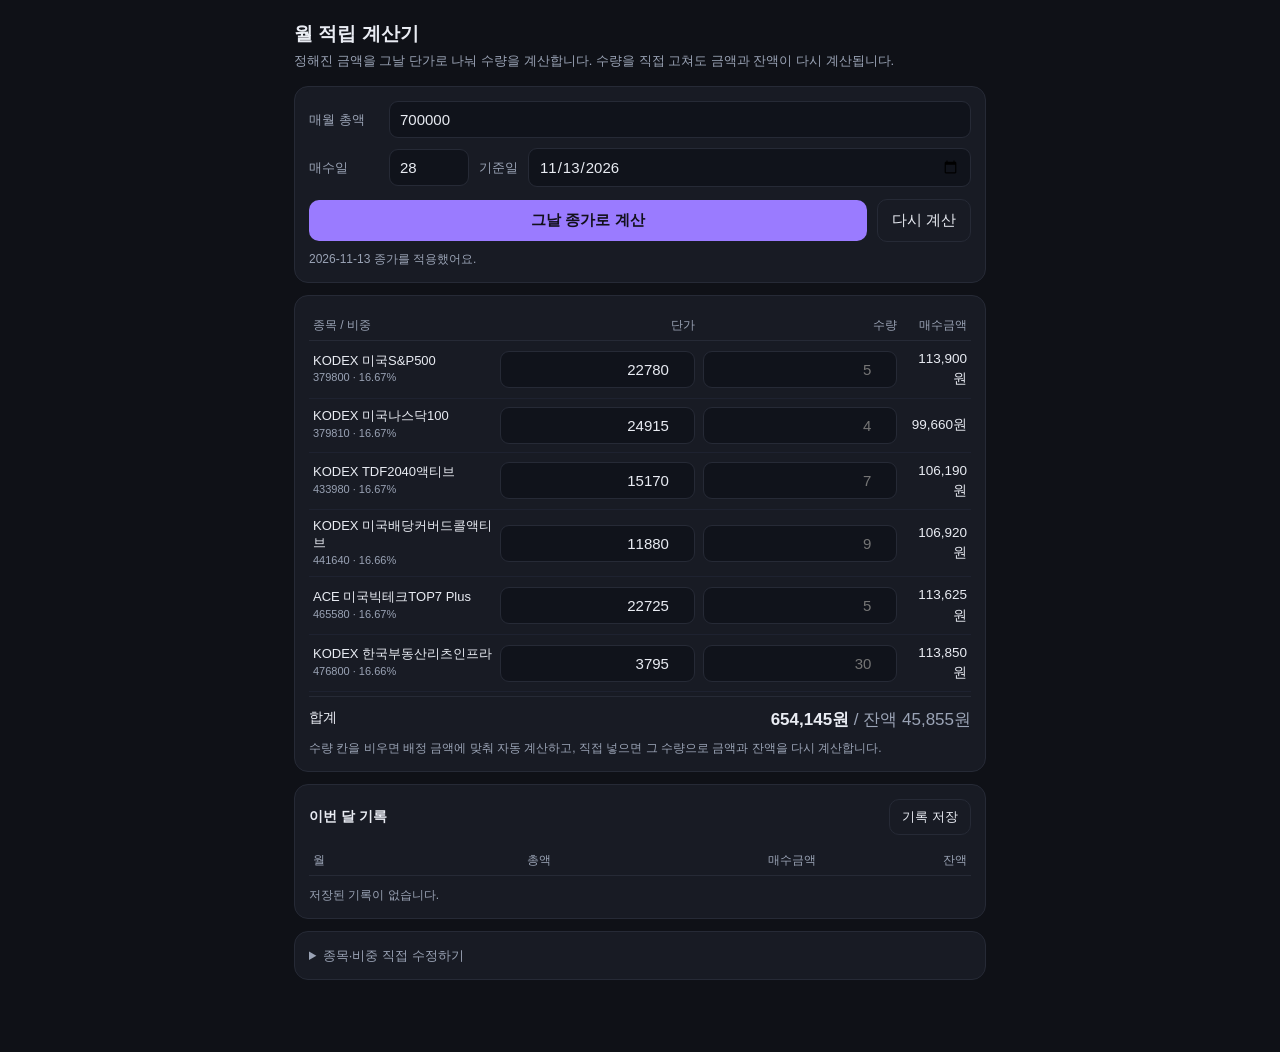
==== etf-calc/index.html @ a723dbff "Add monthly ETF calculator (etf-calc)" ====
<!DOCTYPE html>
<html lang="ko">
<head>
<meta charset="utf-8">
<meta name="viewport" content="width=device-width, initial-scale=1">
<title>월 적립 계산기</title>
<style>
  :root{
    --bg:#0f1117; --card:#181b24; --line:#262a36; --text:#e9ecf3;
    --muted:#9aa3b5; --accent:#9a7bff; --ok:#3ddc97; --warn:#ffb84d;
  }
  *{box-sizing:border-box}
  body{margin:0;background:var(--bg);color:var(--text);
    font-family:-apple-system,BlinkMacSystemFont,"Apple SD Gothic Neo","Malgun Gothic",sans-serif;
    font-size:15px;line-height:1.5;padding:16px 14px 60px;max-width:720px;margin:0 auto}
  h1{font-size:19px;margin:4px 0 2px}
  .sub{color:var(--muted);font-size:13px;margin-bottom:16px}
  .card{background:var(--card);border:1px solid var(--line);border-radius:14px;padding:14px;margin-bottom:12px}
  .row{display:flex;gap:10px;align-items:center;flex-wrap:wrap}
  .row+.row{margin-top:10px}
  label{color:var(--muted);font-size:13px;min-width:70px}
  input[type=number],input[type=text],input[type=date],input[type=month]{
    background:#10131b;color:var(--text);border:1px solid var(--line);border-radius:9px;
    padding:9px 10px;font-size:15px;width:100%;font-family:inherit}
  input:focus{outline:none;border-color:var(--accent)}
  button{background:var(--accent);color:#12101c;border:0;border-radius:10px;
    padding:11px 14px;font-size:15px;font-weight:700;font-family:inherit;cursor:pointer}
  button.ghost{background:transparent;color:var(--text);border:1px solid var(--line);font-weight:500}
  button:active{transform:scale(.99)}
  table{width:100%;border-collapse:collapse;font-size:13.5px}
  th{color:var(--muted);font-weight:500;text-align:right;padding:6px 4px;border-bottom:1px solid var(--line);font-size:12px}
  th:first-child,td:first-child{text-align:left}
  td{padding:8px 4px;border-bottom:1px solid #1e2230;text-align:right;vertical-align:middle}
  .name{font-size:13px;line-height:1.3}
  .code{color:var(--muted);font-size:11px}
  .num{font-variant-numeric:tabular-nums}
  .cell{width:92px;text-align:right;padding:6px 8px;font-size:13.5px}
  .foot{color:var(--muted);font-size:12px;margin-top:10px}
  .total{display:flex;justify-content:space-between;font-size:14px;padding-top:10px;margin-top:4px;border-top:1px solid var(--line)}
  .total b{font-size:17px}
  .err{color:var(--warn);font-size:12.5px;margin-top:8px}
  details summary{cursor:pointer;color:var(--muted);font-size:13px}
  .hint{color:var(--muted);font-size:12px;margin-top:6px}
</style>
</head>
<body>

<h1>월 적립 계산기</h1>
<div class="sub">정해진 금액을 그날 단가로 나눠 수량을 계산합니다. 수량을 직접 고쳐도 금액과 잔액이 다시 계산됩니다.</div>

<div class="card">
  <div class="row">
    <label>매월 총액</label>
    <input type="number" id="totalAmount" value="700000" step="10000" style="flex:1">
  </div>
  <div class="row">
    <label>매수일</label>
    <input type="number" id="buyDay" value="28" min="1" max="31" style="width:80px">
    <label style="min-width:auto">기준일</label>
    <input type="date" id="priceDate" style="flex:1">
  </div>
  <div class="row" style="margin-top:12px">
    <button id="refreshBtn" style="flex:1">그날 종가로 계산</button>
    <button class="ghost" id="calcBtn">다시 계산</button>
  </div>
  <div class="err" id="err"></div>
  <div class="hint" id="status"></div>
</div>

<div class="card">
  <table>
    <thead>
      <tr>
        <th>종목 / 비중</th>
        <th>단가</th>
        <th>수량</th>
        <th>매수금액</th>
      </tr>
    </thead>
    <tbody id="tbody"></tbody>
  </table>
  <div class="total"><span>합계</span><b id="sumLine">-</b></div>
  <div class="hint" id="basis">-</div>
</div>

<div class="card">
  <div class="row" style="justify-content:space-between">
    <b style="font-size:14px">이번 달 기록</b>
    <button class="ghost" id="saveBtn" style="padding:8px 12px;font-size:13px">기록 저장</button>
  </div>
  <table style="margin-top:10px">
    <thead><tr><th>월</th><th>총액</th><th>매수금액</th><th>잔액</th></tr></thead>
    <tbody id="histBody"></tbody>
  </table>
  <div class="foot" id="histFoot"></div>
</div>

<details class="card">
  <summary>종목·비중 직접 수정하기</summary>
  <div id="editArea" style="margin-top:12px"></div>
  <div class="row" style="margin-top:10px">
    <button class="ghost" id="addBtn" style="flex:1;font-size:13px;padding:9px">종목 추가</button>
    <button class="ghost" id="resetBtn" style="flex:1;font-size:13px;padding:9px">기본값 복원</button>
  </div>
</details>

<script>
const DEFAULT_ETFS = [
  {name:"KODEX 미국S&P500",           code:"379800", weight:16.67},
  {name:"KODEX 미국나스닥100",         code:"379810", weight:16.67},
  {name:"KODEX TDF2040액티브",         code:"433980", weight:16.67},
  {name:"KODEX 미국배당커버드콜액티브", code:"441640", weight:16.66},
  {name:"ACE 미국빅테크TOP7 Plus",     code:"465580", weight:16.67},
  {name:"KODEX 한국부동산리츠인프라",   code:"476800", weight:16.66}
];

const LS_KEY = "monthly-etf-calc-v2";
const LS_HIST = "monthly-etf-hist-v2";

let etfs, prices, qtys, history;
let market = {days:[], series:{}};   // prices.json

function loadState(){
  let s = null;
  try{ s = JSON.parse(localStorage.getItem(LS_KEY) || "null"); }catch(e){}
  etfs = (s && s.etfs) ? s.etfs : DEFAULT_ETFS.map(x=>({...x}));
  prices = (s && s.prices) || {};
  qtys   = (s && s.qtys)   || {};
  history = JSON.parse(localStorage.getItem(LS_HIST) || "[]");
}
function save(){
  localStorage.setItem(LS_KEY, JSON.stringify({etfs, prices, qtys}));
}
function won(n){
  return (Math.round(n)).toLocaleString("ko-KR") + "원";
}
function monthKey(){
  const v = document.getElementById("targetMonth") ? document.getElementById("targetMonth").value : "";
  if(v) return v;
  const d = new Date();
  return d.getFullYear() + "-" + String(d.getMonth()+1).padStart(2,"0");
}

/* 기준일 이하의 가장 가까운 종가 */
function closeOnOrBefore(code, day){
  const s = market.series[code];
  if(!s || !market.days.length) return {price:0, day:""};
  let idx = -1;
  for(let i=0;i<market.days.length;i++){
    if(market.days[i] <= day) idx = i; else break;
  }
  for(let i=idx;i>=0;i--){
    const v = s[i];
    if(v) return {price:v, day:market.days[i]};
  }
  return {price:0, day:""};
}

function applyDate(){
  const day = document.getElementById("priceDate").value;
  if(!day || !market.days.length) return;
  const used = [];
  etfs.forEach(e=>{
    const r = closeOnOrBefore(e.code, day);
    if(r.price>0){ prices[e.code] = r.price; used.push(r.day); }
  });
  save();
  const newest = used.sort().pop() || "";
  const st = document.getElementById("status");
  st.textContent = newest ? (newest + " 종가를 적용했어요.") : "";
  render();
}

function render(){
  const tb = document.getElementById("tbody");
  tb.innerHTML = "";
  etfs.forEach((e,i)=>{
    const tr = document.createElement("tr");
    tr.innerHTML = `
      <td><div class="name">${e.name}</div><div class="code">${e.code} · ${e.weight}%</div></td>
      <td><input class="cell" type="number" data-price="${i}" value="${prices[e.code]||""}" placeholder="단가"></td>
      <td><input class="cell" type="number" data-qty="${i}" value="${qtys[e.code]??""}" placeholder="-"></td>
      <td class="num" id="amt-${i}">-</td>`;
    tb.appendChild(tr);
  });
  tb.querySelectorAll("input[data-price]").forEach(inp=>{
    inp.addEventListener("input", ()=>{
      const i = Number(inp.dataset.price);
      const v = Number(inp.value.replace(/[^0-9.]/g,""));
      if(v>0) prices[etfs[i].code] = v; else delete prices[etfs[i].code];
      save(); compute();
    });
  });
  tb.querySelectorAll("input[data-qty]").forEach(inp=>{
    inp.addEventListener("input", ()=>{
      const i = Number(inp.dataset.qty);
      const raw = inp.value.replace(/[^0-9]/g,"");
      if(raw === "") delete qtys[etfs[i].code];
      else qtys[etfs[i].code] = Number(raw);
      save(); compute();
    });
  });
  renderEdit();
  compute();
  renderHist();
}

function renderEdit(){
  const area = document.getElementById("editArea");
  area.innerHTML = "";
  etfs.forEach((e,i)=>{
    const d = document.createElement("div");
    d.className = "row";
    d.innerHTML = `
      <input type="text" data-name="${i}" value="${e.name}" style="flex:2;font-size:13.5px;padding:8px">
      <input type="text" data-code="${i}" value="${e.code}" style="width:86px;font-size:13.5px;padding:8px">
      <input type="number" data-weight="${i}" value="${e.weight}" step="0.01" style="width:70px;font-size:13.5px;padding:8px">
      <button class="ghost" data-del="${i}" style="padding:8px 10px;font-size:13px">×</button>`;
    area.appendChild(d);
  });
  area.querySelectorAll("[data-name]").forEach(inp=>inp.addEventListener("input",()=>{
    etfs[Number(inp.dataset.name)].name = inp.value; save(); compute();
  }));
  area.querySelectorAll("[data-code]").forEach(inp=>inp.addEventListener("input",()=>{
    etfs[Number(inp.dataset.code)].code = inp.value.trim(); save(); compute();
  }));
  area.querySelectorAll("[data-weight]").forEach(inp=>inp.addEventListener("input",()=>{
    etfs[Number(inp.dataset.weight)].weight = Number(inp.value)||0; save(); render();
  }));
  area.querySelectorAll("[data-del]").forEach(b=>b.addEventListener("click",()=>{
    etfs.splice(Number(b.dataset.del),1); save(); render();
  }));
}

function compute(){
  const total = Number(document.getElementById("totalAmount").value)||0;
  const sumW = etfs.reduce((a,e)=>a+Number(e.weight||0),0);
  let bought = 0, allocated = 0, missing = [];
  etfs.forEach((e,i)=>{
    const alloc = sumW>0 ? total * (Number(e.weight||0)/sumW) : 0;
    allocated += alloc;
    const p = Number(prices[e.code]||0);
    if(!p) missing.push(e.code);
    let qty;
    const ov = qtys[e.code];
    if(ov != null) qty = Number(ov);
    else qty = p>0 ? Math.floor(alloc/p) : 0;
    const cost = p>0 ? qty*p : 0;
    bought += cost;
    const amtEl = document.getElementById("amt-"+i);
    const qtyEl = document.querySelector(`input[data-qty="${i}"]`);
    if(amtEl) amtEl.textContent = p>0 ? won(cost) : "-";
    if(qtyEl && qtyEl.value === "" && p>0) qtyEl.placeholder = String(qty);
  });
  const left = total - bought;
  document.getElementById("sumLine").innerHTML =
    `${won(bought)} <span style="color:var(--muted);font-weight:400">/ 잔액 ${won(left)}</span>`;
  const basis = document.getElementById("basis");
  if(missing.length){
    basis.textContent = "단가가 없는 종목: " + missing.join(", ") + " — 단가를 직접 입력해 주세요.";
  }else{
    basis.textContent = "수량 칸을 비우면 배정 금액에 맞춰 자동 계산하고, 직접 넣으면 그 수량으로 금액과 잔액을 다시 계산합니다.";
  }
  return {total, bought, left, allocated};
}

function renderHist(){
  const tb = document.getElementById("histBody");
  tb.innerHTML = "";
  if(!history.length){
    document.getElementById("histFoot").textContent = "저장된 기록이 없습니다.";
    return;
  }
  history.slice().sort((a,b)=> b.month.localeCompare(a.month)).forEach(h=>{
    const tr = document.createElement("tr");
    tr.innerHTML = `<td>${h.month}</td><td class="num">${won(h.total)}</td><td class="num">${won(h.bought)}</td><td class="num">${won(h.left)}</td>`;
    tb.appendChild(tr);
  });
  document.getElementById("histFoot").textContent = "기록은 이 브라우저에만 저장됩니다.";
}

async function loadMarket(){
  try{
    const r = await fetch("prices.json", {cache:"no-store"});
    if(!r.ok) throw new Error("no data");
    market = await r.json();
    const last = market.days[market.days.length-1] || "";
    const dEl = document.getElementById("priceDate");
    if(!dEl.value){ dEl.value = last; }
    else if(dEl.value > last){ dEl.value = last; }
    applyDate();
    document.getElementById("err").textContent = "";
  }catch(e){
    document.getElementById("status").textContent = "";
    document.getElementById("err").textContent = "종가 데이터를 불러오지 못했어요. 단가를 직접 입력해 주세요.";
    render();
  }
}

document.getElementById("refreshBtn").addEventListener("click", applyDate);
document.getElementById("calcBtn").addEventListener("click", compute);
document.getElementById("totalAmount").addEventListener("input", compute);
document.getElementById("priceDate").addEventListener("change", applyDate);
document.getElementById("saveBtn").addEventListener("click", ()=>{
  const r = compute();
  const month = monthKey();
  history = history.filter(h=>h.month!==month);
  history.push({month, total:r.total, bought:r.bought, left:r.left,
    items: etfs.map(e=>({name:e.name, code:e.code, price:prices[e.code]||0, qty:qtys[e.code]??null}))});
  localStorage.setItem(LS_HIST, JSON.stringify(history));
  renderHist();
});
document.getElementById("addBtn").addEventListener("click", ()=>{
  etfs.push({name:"새 종목", code:"", weight:0}); save(); render();
});
document.getElementById("resetBtn").addEventListener("click", ()=>{
  if(!confirm("종목 목록을 기본값으로 되돌릴까요?")) return;
  etfs = DEFAULT_ETFS.map(x=>({...x})); prices = {}; qtys = {}; save(); render();
});

(function init(){
  loadState();
  const d = new Date();
  const iso = d.getFullYear()+"-"+String(d.getMonth()+1).padStart(2,"0")+"-"+String(d.getDate()).padStart(2,"0");
  document.getElementById("priceDate").value = iso;
  render();
  loadMarket();
})();
</script>
</body>
</html>
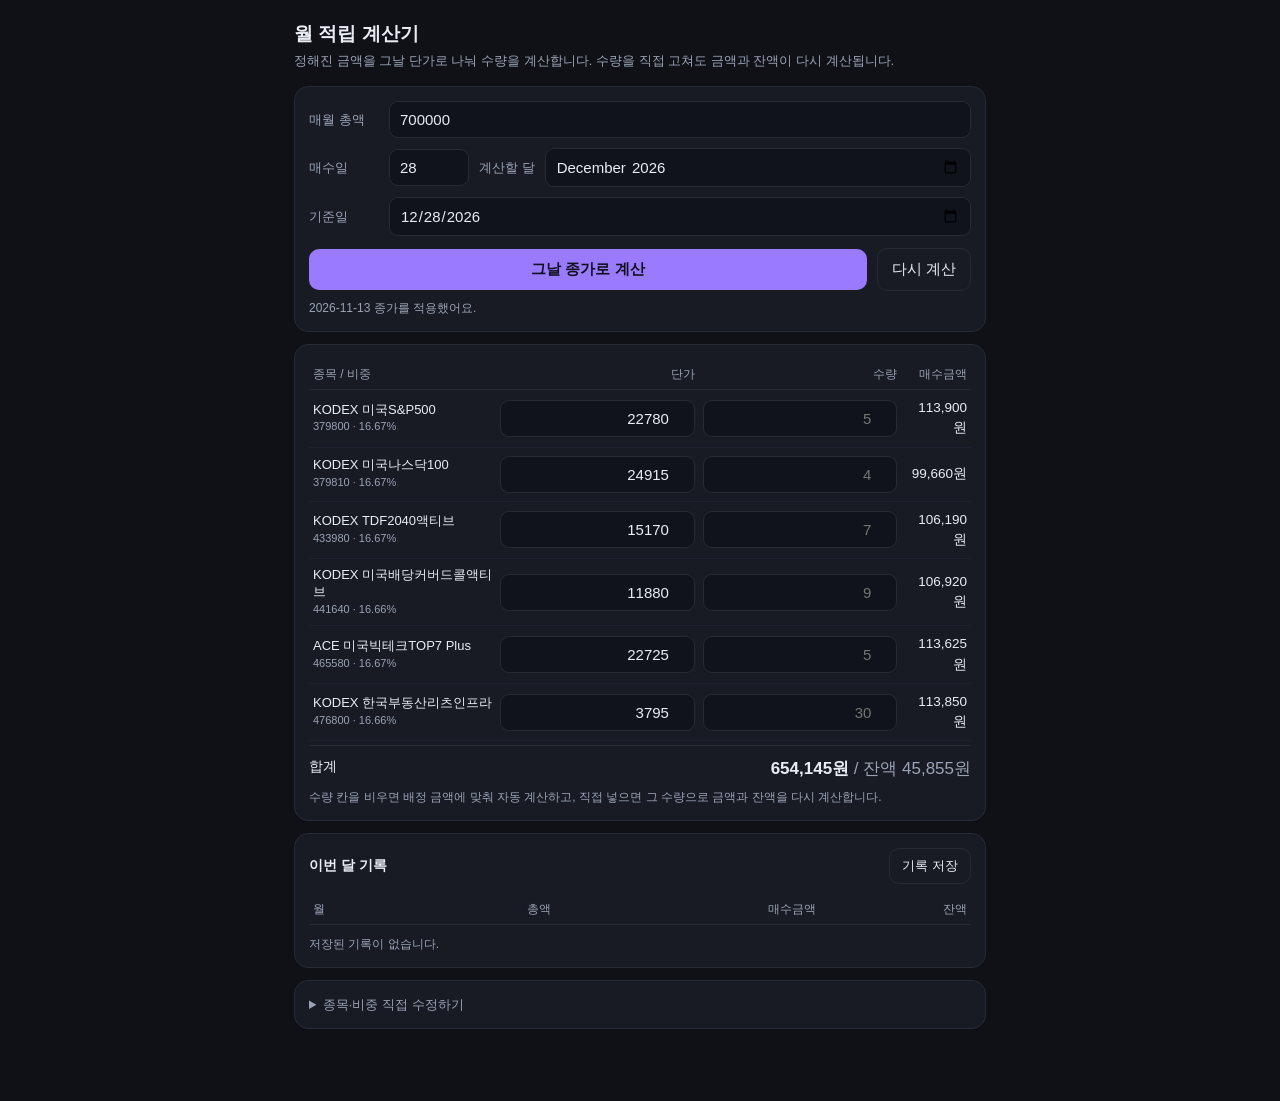
==== commit b04b7261: "etf-calc: buy-day based date picker + mobile cell fix" ====
--- a/etf-calc/index.html
+++ b/etf-calc/index.html
@@ -41,6 +41,14 @@
   .err{color:var(--warn);font-size:12.5px;margin-top:8px}
   details summary{cursor:pointer;color:var(--muted);font-size:13px}
   .hint{color:var(--muted);font-size:12px;margin-top:6px}
+  /* 좁은 화면(스마트폰)에서 단가 5자리가 잘리지 않도록 */
+  @media (max-width:430px){
+    body{padding:12px 10px 48px}
+    .card{padding:10px}
+    th,td{padding:7px 2px}
+    .cell{width:84px;padding:6px 4px;font-size:13px}
+    .name{font-size:12.5px}
+  }
 </style>
 </head>
 <body>
@@ -56,7 +64,11 @@
   <div class="row">
     <label>매수일</label>
     <input type="number" id="buyDay" value="28" min="1" max="31" style="width:80px">
-    <label style="min-width:auto">기준일</label>
+    <label style="min-width:auto">계산할 달</label>
+    <input type="month" id="targetMonth" style="flex:1">
+  </div>
+  <div class="row">
+    <label>기준일</label>
     <input type="date" id="priceDate" style="flex:1">
   </div>
   <div class="row" style="margin-top:12px">
@@ -286,8 +298,7 @@
     market = await r.json();
     const last = market.days[market.days.length-1] || "";
     const dEl = document.getElementById("priceDate");
-    if(!dEl.value){ dEl.value = last; }
-    else if(dEl.value > last){ dEl.value = last; }
+    if(!dEl.value) dEl.value = buyDateFor(0);
     applyDate();
     document.getElementById("err").textContent = "";
   }catch(e){
@@ -297,6 +308,37 @@
   }
 }
 
+function buyDateFor(monthOffset){
+  const mv = document.getElementById("targetMonth").value;
+  let y, m;
+  if(mv){
+    y = Number(mv.slice(0,4)); m = Number(mv.slice(5,7));
+  }else{
+    const d = new Date();
+    d.setDate(1);
+    d.setMonth(d.getMonth() + (monthOffset||0));
+    y = d.getFullYear(); m = d.getMonth()+1;
+  }
+  let day = Number(document.getElementById("buyDay").value)||28;
+  const lastDay = new Date(y, m, 0).getDate();
+  if(day > lastDay) day = lastDay;
+  return y + "-" + String(m).padStart(2,"0") + "-" + String(day).padStart(2,"0");
+}
+
+function setBasisToBuyDay(){
+  const el = document.getElementById("priceDate");
+  const target = buyDateFor(0);
+  el.value = target;
+  if(market.days.length){
+    const last = market.days[market.days.length-1];
+    if(target > last) el.value = last;   // 아직 오지 않은 날짜면 최근 거래일
+  }
+  applyDate();
+}
+
+document.getElementById("buyDay").addEventListener("change", setBasisToBuyDay);
+document.getElementById("buyDay").addEventListener("input", setBasisToBuyDay);
+document.getElementById("targetMonth").addEventListener("change", setBasisToBuyDay);
 document.getElementById("refreshBtn").addEventListener("click", applyDate);
 document.getElementById("calcBtn").addEventListener("click", compute);
 document.getElementById("totalAmount").addEventListener("input", compute);
@@ -321,8 +363,8 @@
 (function init(){
   loadState();
   const d = new Date();
-  const iso = d.getFullYear()+"-"+String(d.getMonth()+1).padStart(2,"0")+"-"+String(d.getDate()).padStart(2,"0");
-  document.getElementById("priceDate").value = iso;
+  document.getElementById("targetMonth").value = d.getFullYear()+"-"+String(d.getMonth()+1).padStart(2,"0");
+  document.getElementById("priceDate").value = buyDateFor(0);
   render();
   loadMarket();
 })();
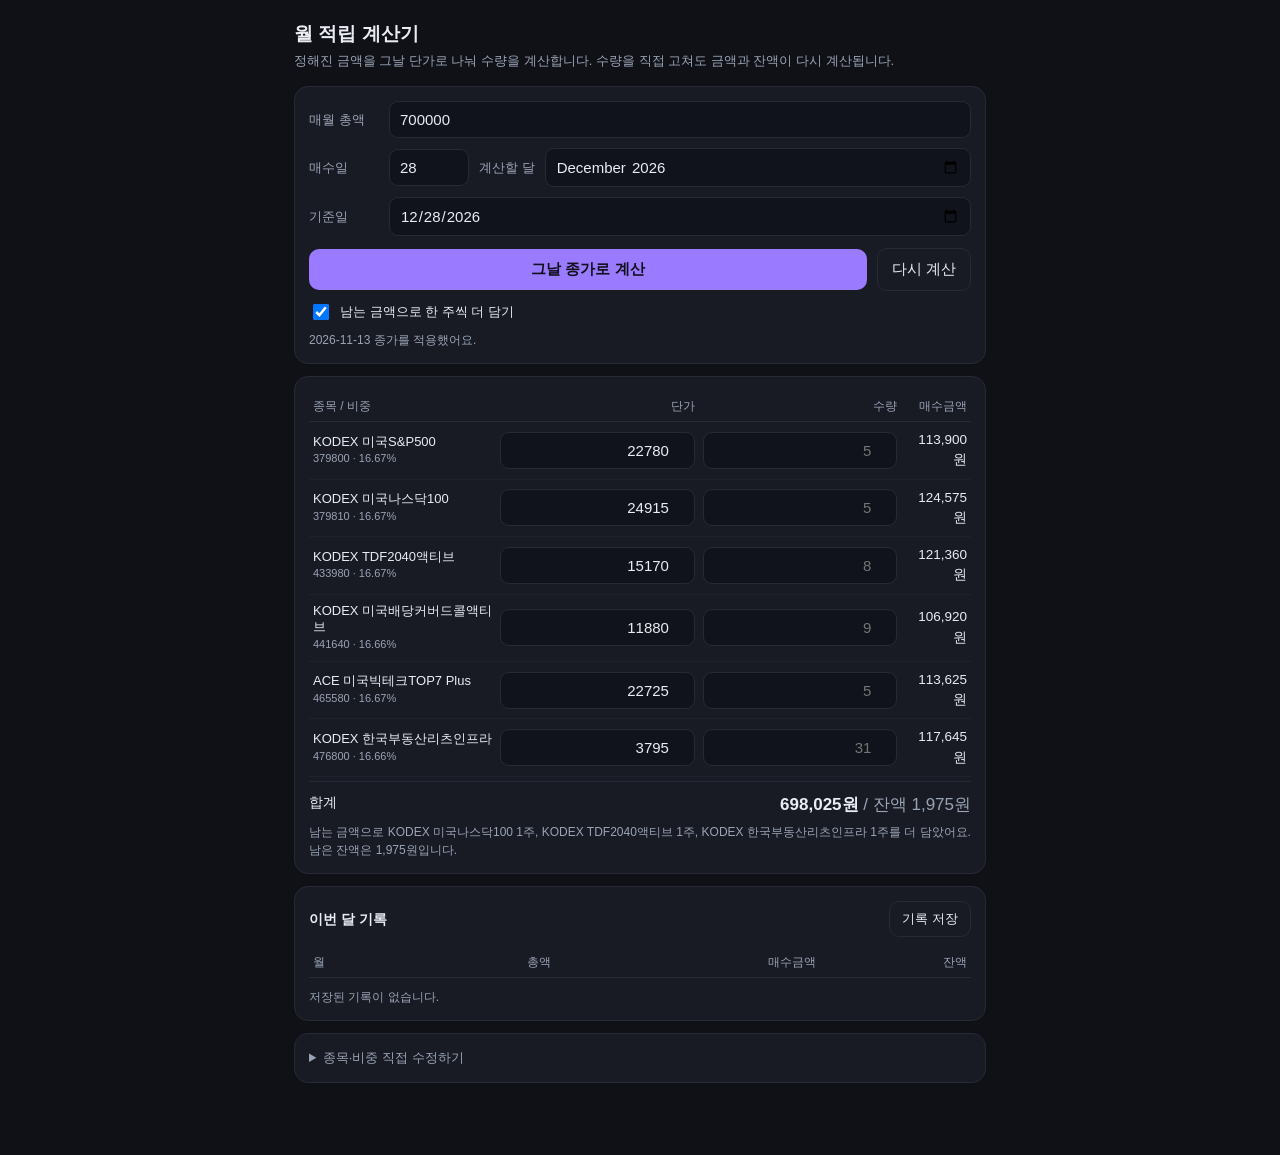
==== commit d218d16d: "etf-calc: leftover top-up buy" ====
--- a/etf-calc/index.html
+++ b/etf-calc/index.html
@@ -75,6 +75,12 @@
     <button id="refreshBtn" style="flex:1">그날 종가로 계산</button>
     <button class="ghost" id="calcBtn">다시 계산</button>
   </div>
+  <div class="row" style="margin-top:10px">
+    <label style="min-width:auto;display:flex;gap:8px;align-items:center;font-size:13px;color:var(--text)">
+      <input type="checkbox" id="topupChk" checked style="width:16px;height:16px">
+      남는 금액으로 한 주씩 더 담기
+    </label>
+  </div>
   <div class="err" id="err"></div>
   <div class="hint" id="status"></div>
 </div>
@@ -244,32 +250,67 @@
   }));
 }
 
+let lastQtys = [];   // 화면에 실제 적용된 수량(기록 저장에 사용)
+
 function compute(){
   const total = Number(document.getElementById("totalAmount").value)||0;
   const sumW = etfs.reduce((a,e)=>a+Number(e.weight||0),0);
-  let bought = 0, allocated = 0, missing = [];
+  const rows = [];
+  let bought = 0, allocated = 0;
+  const missing = [];
+
   etfs.forEach((e,i)=>{
     const alloc = sumW>0 ? total * (Number(e.weight||0)/sumW) : 0;
     allocated += alloc;
     const p = Number(prices[e.code]||0);
     if(!p) missing.push(e.code);
-    let qty;
     const ov = qtys[e.code];
-    if(ov != null) qty = Number(ov);
-    else qty = p>0 ? Math.floor(alloc/p) : 0;
-    const cost = p>0 ? qty*p : 0;
-    bought += cost;
-    const amtEl = document.getElementById("amt-"+i);
-    const qtyEl = document.querySelector(`input[data-qty="${i}"]`);
-    if(amtEl) amtEl.textContent = p>0 ? won(cost) : "-";
-    if(qtyEl && qtyEl.value === "" && p>0) qtyEl.placeholder = String(qty);
-  });
-  const left = total - bought;
+    const manual = ov != null;
+    let qty = manual ? Number(ov) : (p>0 ? Math.floor(alloc/p) : 0);
+    rows.push({i, e, p, alloc, qty, manual, extra:0});
+    bought += p>0 ? qty*p : 0;
+  });
+
+  // 남는 금액으로 살 수 있는 것 중 가장 비싼(=잔액에 가장 가까운) 종목을 한 주씩 반복 매수
+  let left = total - bought;
+  const used = [];
+  const topupOn = document.getElementById("topupChk") ? document.getElementById("topupChk").checked : true;
+  if(topupOn){
+    let guard = 0;
+    while(guard++ < 500){
+      let pick = null;
+      rows.forEach(r=>{
+        if(r.p>0 && r.p<=left && (!pick || r.p>pick.p)) pick = r;
+      });
+      if(!pick) break;
+      pick.qty += 1; pick.extra += 1; left -= pick.p;
+      const hit = used.find(u=>u.e===pick.e);
+      if(hit) hit.n += 1; else used.push({e: pick.e, n: 1, p: pick.p});
+    }
+    bought = total - left;
+  }
+
+  lastQtys = [];
+  rows.forEach(r=>{
+    const cost = r.p>0 ? r.qty*r.p : 0;
+    lastQtys[r.i] = r.qty;
+    const amtEl = document.getElementById("amt-"+r.i);
+    const qtyEl = document.querySelector(`input[data-qty="${r.i}"]`);
+    if(amtEl) amtEl.textContent = r.p>0 ? won(cost) : "-";
+    if(qtyEl){
+      if(qtyEl.value === "") qtyEl.placeholder = r.p>0 ? String(r.qty) : "-";
+    }
+  });
+
   document.getElementById("sumLine").innerHTML =
     `${won(bought)} <span style="color:var(--muted);font-weight:400">/ 잔액 ${won(left)}</span>`;
+
   const basis = document.getElementById("basis");
   if(missing.length){
     basis.textContent = "단가가 없는 종목: " + missing.join(", ") + " — 단가를 직접 입력해 주세요.";
+  }else if(used.length){
+    const note = used.map(u=>u.e.name + " " + u.n + "주").join(", ");
+    basis.textContent = "남는 금액으로 " + note + "를 더 담았어요. 남은 잔액은 " + won(left) + "입니다.";
   }else{
     basis.textContent = "수량 칸을 비우면 배정 금액에 맞춰 자동 계산하고, 직접 넣으면 그 수량으로 금액과 잔액을 다시 계산합니다.";
   }
@@ -342,13 +383,14 @@
 document.getElementById("refreshBtn").addEventListener("click", applyDate);
 document.getElementById("calcBtn").addEventListener("click", compute);
 document.getElementById("totalAmount").addEventListener("input", compute);
+document.getElementById("topupChk").addEventListener("change", compute);
 document.getElementById("priceDate").addEventListener("change", applyDate);
 document.getElementById("saveBtn").addEventListener("click", ()=>{
   const r = compute();
   const month = monthKey();
   history = history.filter(h=>h.month!==month);
   history.push({month, total:r.total, bought:r.bought, left:r.left,
-    items: etfs.map(e=>({name:e.name, code:e.code, price:prices[e.code]||0, qty:qtys[e.code]??null}))});
+    items: etfs.map((e,i)=>({name:e.name, code:e.code, price:prices[e.code]||0, qty:lastQtys[i]??null}))});
   localStorage.setItem(LS_HIST, JSON.stringify(history));
   renderHist();
 });
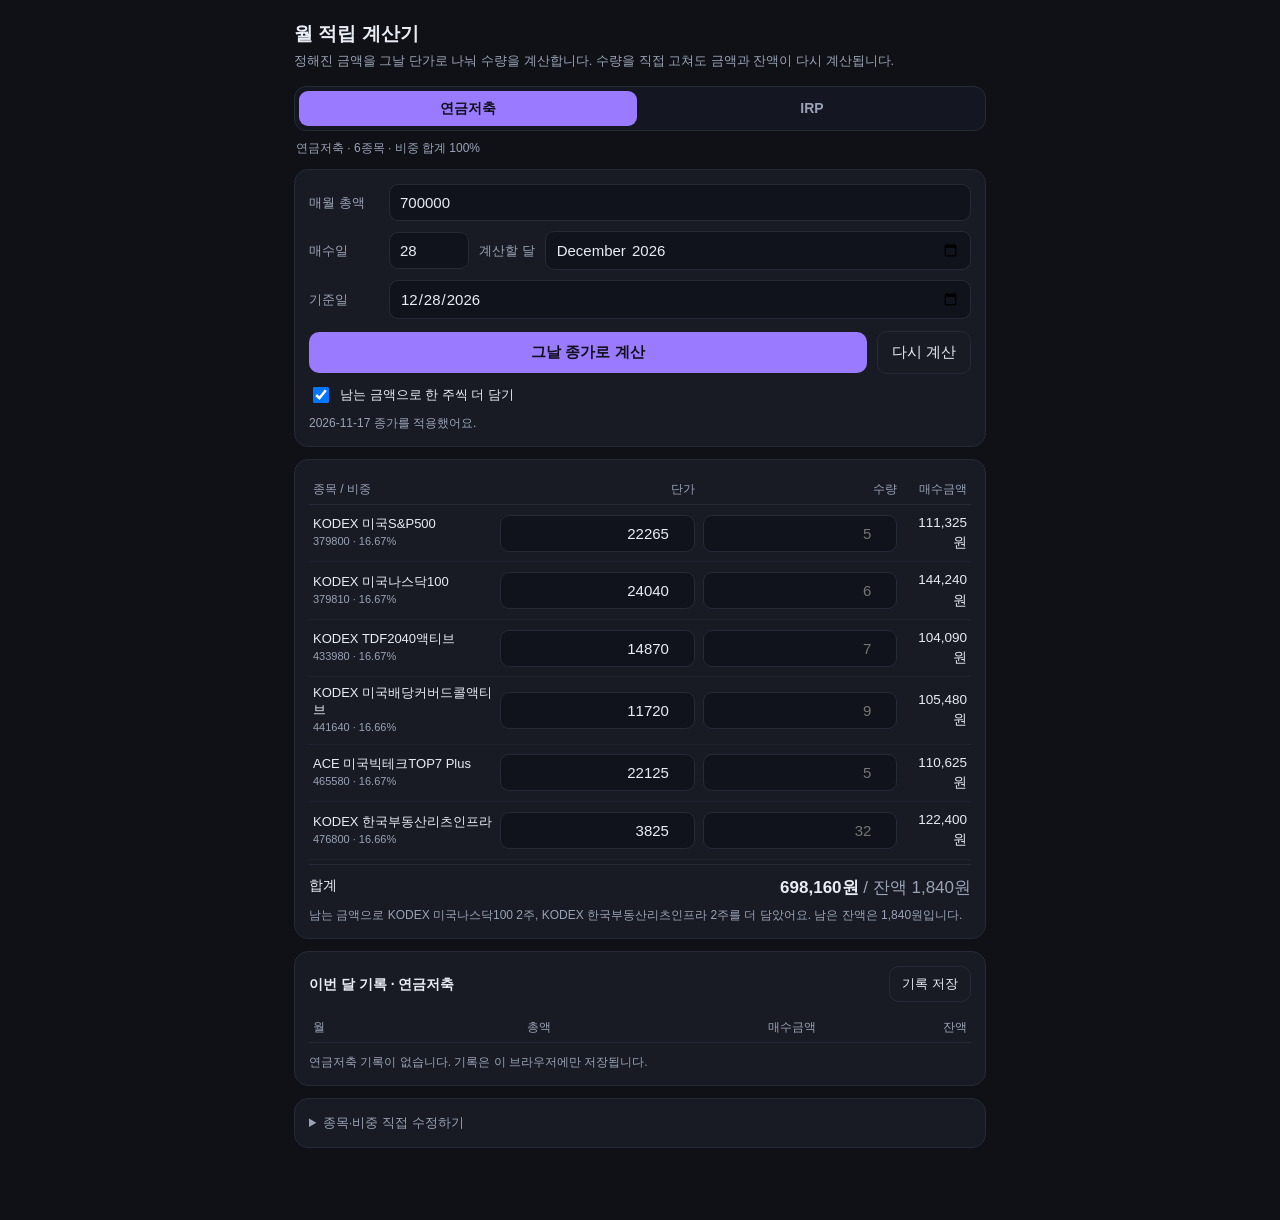
==== commit 2cf9fe01: "etf-calc: 연금저축/IRP 계좌 전환 탭 추가 (IRP 4종목 비중)" ====
--- a/etf-calc/index.html
+++ b/etf-calc/index.html
@@ -41,6 +41,14 @@
   .err{color:var(--warn);font-size:12.5px;margin-top:8px}
   details summary{cursor:pointer;color:var(--muted);font-size:13px}
   .hint{color:var(--muted);font-size:12px;margin-top:6px}
+  /* 계좌 전환 탭 */
+  .tabs{display:flex;gap:6px;background:#141722;border:1px solid var(--line);
+    border-radius:12px;padding:4px;margin-bottom:8px}
+  .tab{flex:1;background:transparent;color:var(--muted);border:0;border-radius:9px;
+    padding:9px 8px;font-size:14px;font-weight:600;font-family:inherit;cursor:pointer;
+    white-space:nowrap;line-height:1.2}
+  .tab.active{background:var(--accent);color:#12101c}
+  .tab:active{transform:none}
   /* 좁은 화면(스마트폰)에서 단가 5자리가 잘리지 않도록 */
   @media (max-width:430px){
     body{padding:12px 10px 48px}
@@ -48,6 +56,7 @@
     th,td{padding:7px 2px}
     .cell{width:84px;padding:6px 4px;font-size:13px}
     .name{font-size:12.5px}
+    .tab{font-size:13.5px;padding:9px 6px}
   }
 </style>
 </head>
@@ -55,6 +64,12 @@
 
 <h1>월 적립 계산기</h1>
 <div class="sub">정해진 금액을 그날 단가로 나눠 수량을 계산합니다. 수량을 직접 고쳐도 금액과 잔액이 다시 계산됩니다.</div>
+
+<div class="tabs" role="tablist" aria-label="계좌 선택">
+  <button class="tab active" role="tab" aria-selected="true" data-acc="pension">연금저축</button>
+  <button class="tab" role="tab" aria-selected="false" data-acc="irp">IRP</button>
+</div>
+<div class="hint" id="accNote" style="margin:0 0 12px 2px"></div>
 
 <div class="card">
   <div class="row">
@@ -103,7 +118,7 @@
 
 <div class="card">
   <div class="row" style="justify-content:space-between">
-    <b style="font-size:14px">이번 달 기록</b>
+    <b style="font-size:14px" id="histTitle">이번 달 기록</b>
     <button class="ghost" id="saveBtn" style="padding:8px 12px;font-size:13px">기록 저장</button>
   </div>
   <table style="margin-top:10px">
@@ -123,7 +138,7 @@
 </details>
 
 <script>
-const DEFAULT_ETFS = [
+const DEFAULT_PENSION = [
   {name:"KODEX 미국S&P500",           code:"379800", weight:16.67},
   {name:"KODEX 미국나스닥100",         code:"379810", weight:16.67},
   {name:"KODEX TDF2040액티브",         code:"433980", weight:16.67},
@@ -132,23 +147,85 @@
   {name:"KODEX 한국부동산리츠인프라",   code:"476800", weight:16.66}
 ];
 
-const LS_KEY = "monthly-etf-calc-v2";
-const LS_HIST = "monthly-etf-hist-v2";
-
-let etfs, prices, qtys, history;
-let market = {days:[], series:{}};   // prices.json
+const DEFAULT_IRP = [
+  {name:"KODEX 미국S&P500",           code:"379800", weight:50},
+  {name:"KODEX 미국나스닥100",         code:"379810", weight:20},
+  {name:"KODEX 미국배당커버드콜액티브", code:"441640", weight:15},
+  {name:"KODEX TDF2040액티브",         code:"433980", weight:15}
+];
+
+const DEFAULT_BY_ACCOUNT = {pension: DEFAULT_PENSION, irp: DEFAULT_IRP};
+const ACCOUNT_LABEL = {pension:"연금저축", irp:"IRP"};
+const ACCOUNT_ORDER = ["pension", "irp"];
+
+const LS_KEY = "monthly-etf-calc-v3";      // 두 계좌 통합 저장
+const LEGACY_KEY = "monthly-etf-calc-v2";  // 이전 버전(연금저축 단일)
+const LEGACY_HIST = "monthly-etf-hist-v2";
+
+let data;                                  // {active, accounts:{pension:{etfs,prices,qtys,history}, irp:{...}}}
+let etfs, prices, qtys, history;           // 현재 보고 있는 계좌의 값(참조)
+let market = {days:[], series:{}};         // prices.json
+
+function blankAccount(kind){
+  return {
+    etfs: (DEFAULT_BY_ACCOUNT[kind] || []).map(x=>({...x})),
+    prices: {}, qtys: {}, history: []
+  };
+}
+function normalizeAccount(a, kind){
+  const d = blankAccount(kind);
+  if(!a || typeof a !== "object") return d;
+  if(Array.isArray(a.etfs) && a.etfs.length){
+    d.etfs = a.etfs.map(x=>({name:String(x.name||""), code:String(x.code||""), weight:Number(x.weight)||0}));
+  }
+  if(a.prices && typeof a.prices === "object") d.prices = {...a.prices};
+  if(a.qtys && typeof a.qtys === "object") d.qtys = {...a.qtys};
+  if(Array.isArray(a.history)) d.history = a.history;
+  return d;
+}
 
 function loadState(){
   let s = null;
   try{ s = JSON.parse(localStorage.getItem(LS_KEY) || "null"); }catch(e){}
-  etfs = (s && s.etfs) ? s.etfs : DEFAULT_ETFS.map(x=>({...x}));
-  prices = (s && s.prices) || {};
-  qtys   = (s && s.qtys)   || {};
-  history = JSON.parse(localStorage.getItem(LS_HIST) || "[]");
-}
+  if(s && s.accounts){
+    data = {
+      active: s.active === "irp" ? "irp" : "pension",
+      accounts: {
+        pension: normalizeAccount(s.accounts.pension, "pension"),
+        irp: normalizeAccount(s.accounts.irp, "irp")
+      }
+    };
+  }else{
+    data = {active:"pension", accounts:{pension: blankAccount("pension"), irp: blankAccount("irp")}};
+    // 이전 버전(연금저축만 있던 시절)의 종목·단가·수량·기록을 연금저축 계좌로 이어받기
+    try{
+      const old = JSON.parse(localStorage.getItem(LEGACY_KEY) || "null");
+      if(old){
+        const p = data.accounts.pension;
+        if(Array.isArray(old.etfs) && old.etfs.length){
+          p.etfs = old.etfs.map(x=>({name:String(x.name||""), code:String(x.code||""), weight:Number(x.weight)||0}));
+        }
+        if(old.prices && typeof old.prices === "object") p.prices = {...old.prices};
+        if(old.qtys && typeof old.qtys === "object") p.qtys = {...old.qtys};
+      }
+      const oldHist = JSON.parse(localStorage.getItem(LEGACY_HIST) || "[]");
+      if(Array.isArray(oldHist)) data.accounts.pension.history = oldHist;
+    }catch(e){}
+  }
+  bindActive();
+}
+
+function bindActive(){
+  const a = data.accounts[data.active];
+  etfs = a.etfs; prices = a.prices; qtys = a.qtys; history = a.history;
+}
+
 function save(){
-  localStorage.setItem(LS_KEY, JSON.stringify({etfs, prices, qtys}));
-}
+  const a = data.accounts[data.active];
+  a.etfs = etfs; a.prices = prices; a.qtys = qtys; a.history = history;
+  try{ localStorage.setItem(LS_KEY, JSON.stringify(data)); }catch(e){}
+}
+
 function won(n){
   return (Math.round(n)).toLocaleString("ko-KR") + "원";
 }
@@ -174,13 +251,17 @@
   return {price:0, day:""};
 }
 
+/* 기준일 종가를 두 계좌 모두에 적용 (계좌를 바꿔도 단가가 어긋나지 않도록) */
 function applyDate(){
   const day = document.getElementById("priceDate").value;
   if(!day || !market.days.length) return;
   const used = [];
-  etfs.forEach(e=>{
-    const r = closeOnOrBefore(e.code, day);
-    if(r.price>0){ prices[e.code] = r.price; used.push(r.day); }
+  ACCOUNT_ORDER.forEach(kind=>{
+    const a = data.accounts[kind];
+    a.etfs.forEach(e=>{
+      const r = closeOnOrBefore(e.code, day);
+      if(r.price>0){ a.prices[e.code] = r.price; used.push(r.day); }
+    });
   });
   save();
   const newest = used.sort().pop() || "";
@@ -219,8 +300,38 @@
     });
   });
   renderEdit();
+  updateAccNote();
   compute();
   renderHist();
+}
+
+function updateAccNote(){
+  const el = document.getElementById("accNote");
+  if(!el) return;
+  const sumW = etfs.reduce((a,e)=>a+Number(e.weight||0),0);
+  const wTxt = Math.abs(sumW-100) < 0.05 ? "100%" : (Math.round(sumW*100)/100) + "%";
+  el.textContent = ACCOUNT_LABEL[data.active] + " · " + etfs.length + "종목 · 비중 합계 " + wTxt;
+}
+
+function updateTabs(){
+  document.querySelectorAll(".tab").forEach(b=>{
+    const on = b.dataset.acc === data.active;
+    b.classList.toggle("active", on);
+    b.setAttribute("aria-selected", on ? "true" : "false");
+  });
+  const t = document.getElementById("histTitle");
+  if(t) t.textContent = "이번 달 기록 · " + ACCOUNT_LABEL[data.active];
+}
+
+function switchAccount(kind){
+  if(!data.accounts[kind] || data.active === kind) return;
+  save();
+  data.active = kind;
+  bindActive();
+  save();
+  document.getElementById("status").textContent = "";
+  updateTabs();
+  render();
 }
 
 function renderEdit(){
@@ -243,7 +354,7 @@
     etfs[Number(inp.dataset.code)].code = inp.value.trim(); save(); compute();
   }));
   area.querySelectorAll("[data-weight]").forEach(inp=>inp.addEventListener("input",()=>{
-    etfs[Number(inp.dataset.weight)].weight = Number(inp.value)||0; save(); render();
+    etfs[Number(inp.dataset.weight)].weight = Number(inp.value)||0; save(); updateAccNote(); render();
   }));
   area.querySelectorAll("[data-del]").forEach(b=>b.addEventListener("click",()=>{
     etfs.splice(Number(b.dataset.del),1); save(); render();
@@ -321,7 +432,7 @@
   const tb = document.getElementById("histBody");
   tb.innerHTML = "";
   if(!history.length){
-    document.getElementById("histFoot").textContent = "저장된 기록이 없습니다.";
+    document.getElementById("histFoot").textContent = ACCOUNT_LABEL[data.active] + " 기록이 없습니다. 기록은 이 브라우저에만 저장됩니다.";
     return;
   }
   history.slice().sort((a,b)=> b.month.localeCompare(a.month)).forEach(h=>{
@@ -329,7 +440,7 @@
     tr.innerHTML = `<td>${h.month}</td><td class="num">${won(h.total)}</td><td class="num">${won(h.bought)}</td><td class="num">${won(h.left)}</td>`;
     tb.appendChild(tr);
   });
-  document.getElementById("histFoot").textContent = "기록은 이 브라우저에만 저장됩니다.";
+  document.getElementById("histFoot").textContent = ACCOUNT_LABEL[data.active] + " 기록 · 이 브라우저에만 저장됩니다.";
 }
 
 async function loadMarket(){
@@ -337,7 +448,6 @@
     const r = await fetch("prices.json", {cache:"no-store"});
     if(!r.ok) throw new Error("no data");
     market = await r.json();
-    const last = market.days[market.days.length-1] || "";
     const dEl = document.getElementById("priceDate");
     if(!dEl.value) dEl.value = buyDateFor(0);
     applyDate();
@@ -377,6 +487,9 @@
   applyDate();
 }
 
+document.querySelectorAll(".tab").forEach(b=>{
+  b.addEventListener("click", ()=>switchAccount(b.dataset.acc));
+});
 document.getElementById("buyDay").addEventListener("change", setBasisToBuyDay);
 document.getElementById("buyDay").addEventListener("input", setBasisToBuyDay);
 document.getElementById("targetMonth").addEventListener("change", setBasisToBuyDay);
@@ -389,17 +502,19 @@
   const r = compute();
   const month = monthKey();
   history = history.filter(h=>h.month!==month);
-  history.push({month, total:r.total, bought:r.bought, left:r.left,
+  history.push({month, total:r.total, bought:r.bought, left:r.left, account:data.active,
     items: etfs.map((e,i)=>({name:e.name, code:e.code, price:prices[e.code]||0, qty:lastQtys[i]??null}))});
-  localStorage.setItem(LS_HIST, JSON.stringify(history));
+  save();
   renderHist();
 });
 document.getElementById("addBtn").addEventListener("click", ()=>{
   etfs.push({name:"새 종목", code:"", weight:0}); save(); render();
 });
 document.getElementById("resetBtn").addEventListener("click", ()=>{
-  if(!confirm("종목 목록을 기본값으로 되돌릴까요?")) return;
-  etfs = DEFAULT_ETFS.map(x=>({...x})); prices = {}; qtys = {}; save(); render();
+  if(!confirm(ACCOUNT_LABEL[data.active] + " 종목 목록을 기본값으로 되돌릴까요?")) return;
+  etfs = DEFAULT_BY_ACCOUNT[data.active].map(x=>({...x}));
+  prices = {}; qtys = {};
+  save(); render();
 });
 
 (function init(){
@@ -407,6 +522,7 @@
   const d = new Date();
   document.getElementById("targetMonth").value = d.getFullYear()+"-"+String(d.getMonth()+1).padStart(2,"0");
   document.getElementById("priceDate").value = buyDateFor(0);
+  updateTabs();
   render();
   loadMarket();
 })();
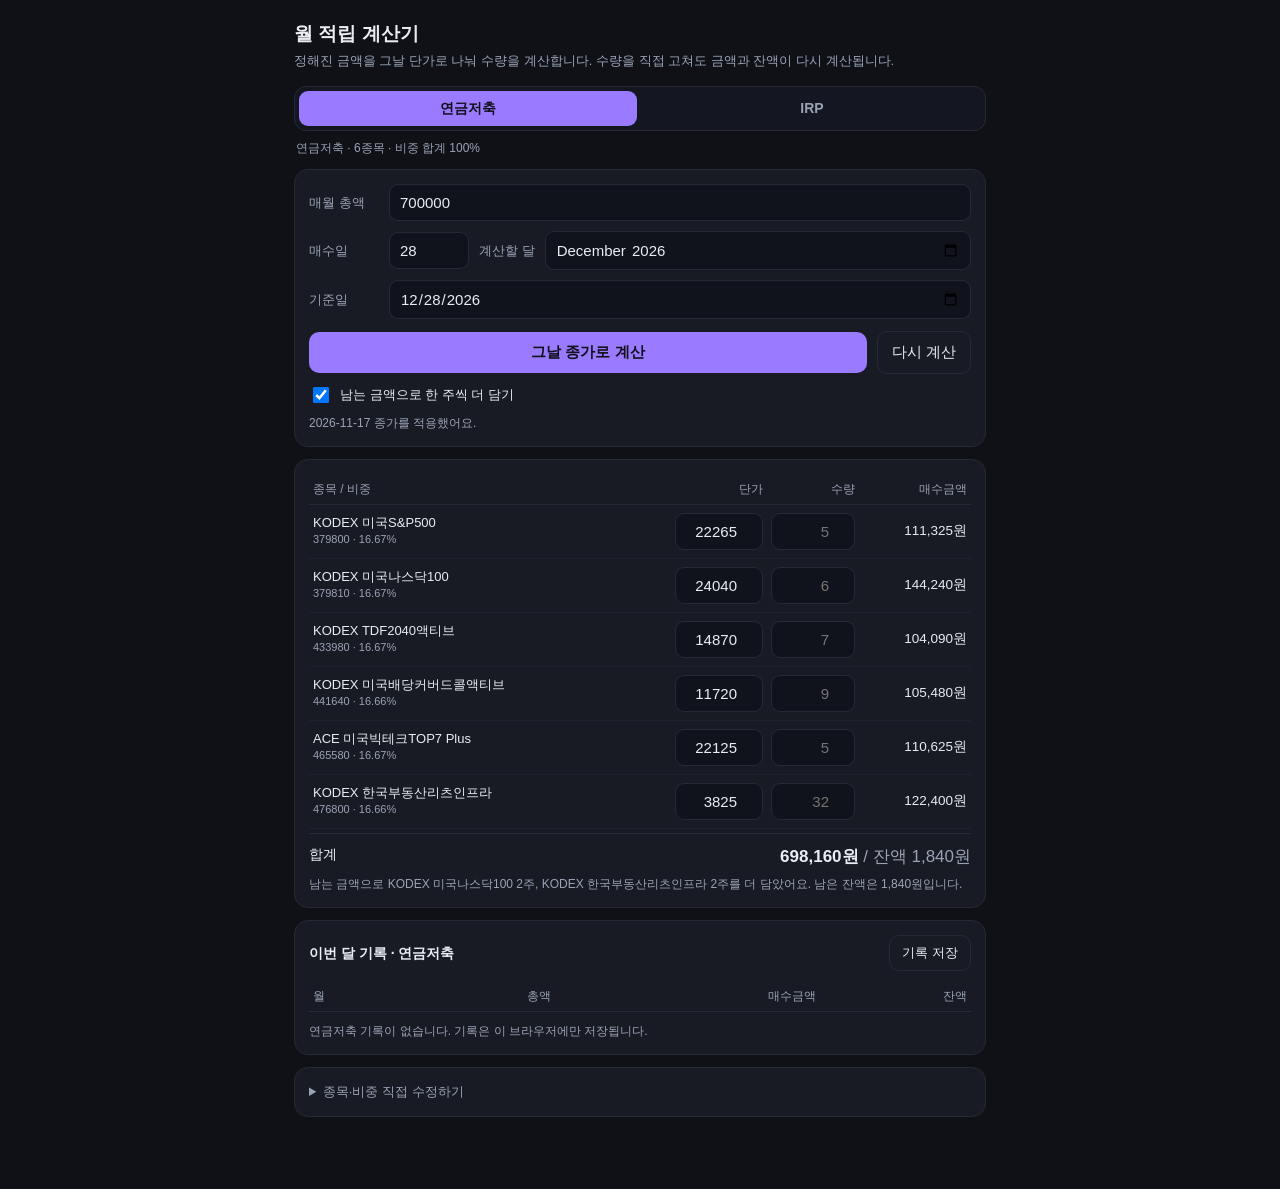
==== commit 18f4c577: "etf-calc: 모바일 폭에서 금액 줄바꿈 없도록 종목표 열 폭 고정" ====
--- a/etf-calc/index.html
+++ b/etf-calc/index.html
@@ -28,13 +28,19 @@
   button.ghost{background:transparent;color:var(--text);border:1px solid var(--line);font-weight:500}
   button:active{transform:scale(.99)}
   table{width:100%;border-collapse:collapse;font-size:13.5px}
+  /* 열 폭을 고정해 좁은 화면에서도 금액이 줄바꿈되지 않게 */
+  #etfTable{table-layout:fixed}
+  #etfTable .c-price{width:96px}
+  #etfTable .c-qty{width:92px}
+  #etfTable .c-amt{width:112px}
   th{color:var(--muted);font-weight:500;text-align:right;padding:6px 4px;border-bottom:1px solid var(--line);font-size:12px}
   th:first-child,td:first-child{text-align:left}
   td{padding:8px 4px;border-bottom:1px solid #1e2230;text-align:right;vertical-align:middle}
   .name{font-size:13px;line-height:1.3}
   .code{color:var(--muted);font-size:11px}
   .num{font-variant-numeric:tabular-nums}
-  .cell{width:92px;text-align:right;padding:6px 8px;font-size:13.5px}
+  td.num{white-space:nowrap}
+  .cell{width:100%;text-align:right;padding:6px 8px;font-size:13.5px}
   .foot{color:var(--muted);font-size:12px;margin-top:10px}
   .total{display:flex;justify-content:space-between;font-size:14px;padding-top:10px;margin-top:4px;border-top:1px solid var(--line)}
   .total b{font-size:17px}
@@ -54,8 +60,13 @@
     body{padding:12px 10px 48px}
     .card{padding:10px}
     th,td{padding:7px 2px}
-    .cell{width:84px;padding:6px 4px;font-size:13px}
+    th{font-size:11.5px}
+    .cell{width:100%;padding:6px 4px;font-size:13px}
     .name{font-size:12.5px}
+    .code{font-size:10.5px}
+    #etfTable .c-price{width:72px}
+    #etfTable .c-qty{width:56px}
+    #etfTable .c-amt{width:84px}
     .tab{font-size:13.5px;padding:9px 6px}
   }
 </style>
@@ -101,7 +112,13 @@
 </div>
 
 <div class="card">
-  <table>
+  <table id="etfTable">
+    <colgroup>
+      <col>
+      <col class="c-price">
+      <col class="c-qty">
+      <col class="c-amt">
+    </colgroup>
     <thead>
       <tr>
         <th>종목 / 비중</th>
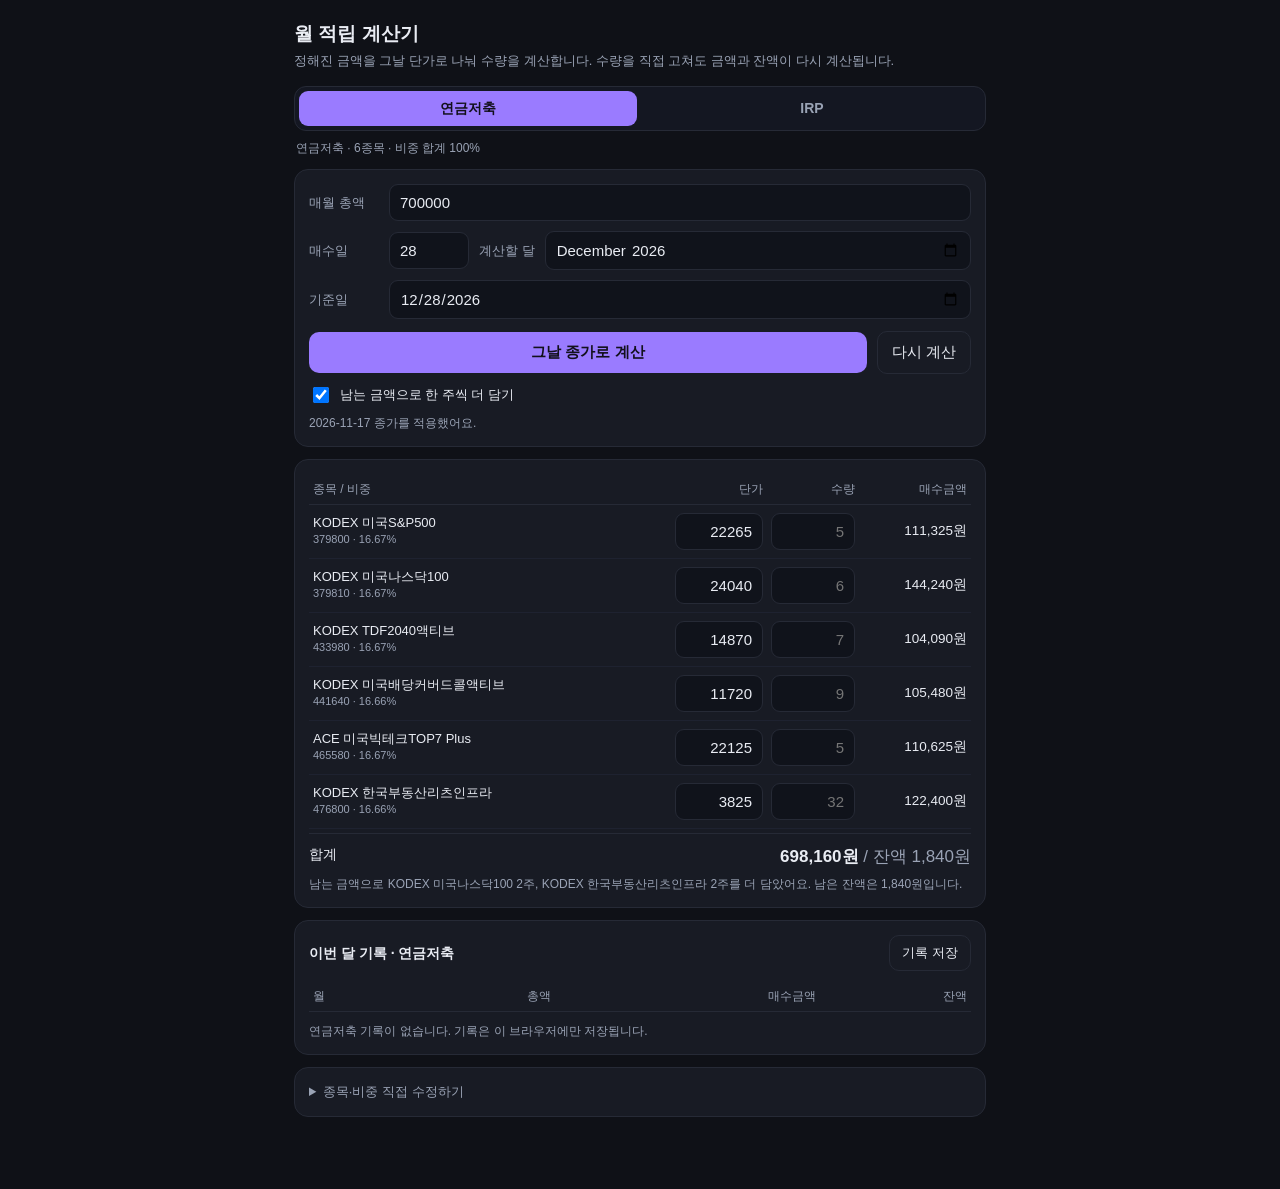
==== commit 974269f9: "etf-calc: 표 숫자칸 증감화살표 숨김·단가칸 폭 조정(모바일에서 끝자리 잘림 방지)" ====
--- a/etf-calc/index.html
+++ b/etf-calc/index.html
@@ -40,7 +40,10 @@
   .code{color:var(--muted);font-size:11px}
   .num{font-variant-numeric:tabular-nums}
   td.num{white-space:nowrap}
-  .cell{width:100%;text-align:right;padding:6px 8px;font-size:13.5px}
+  .cell{width:100%;text-align:right;padding:6px 8px;font-size:13.5px
+    -moz-appearance:textfield;appearance:textfield}
+  /* 표 안의 숫자칸은 증감 화살표를 숨겨 좁은 화면에서도 숫자가 잘리지 않게 */
+  .cell::-webkit-outer-spin-button,.cell::-webkit-inner-spin-button{-webkit-appearance:none;margin:0}
   .foot{color:var(--muted);font-size:12px;margin-top:10px}
   .total{display:flex;justify-content:space-between;font-size:14px;padding-top:10px;margin-top:4px;border-top:1px solid var(--line)}
   .total b{font-size:17px}
@@ -62,11 +65,11 @@
     th,td{padding:7px 2px}
     th{font-size:11.5px}
     .cell{width:100%;padding:6px 4px;font-size:13px}
-    .name{font-size:12.5px}
+    .name{font-size:12px}
     .code{font-size:10.5px}
-    #etfTable .c-price{width:72px}
-    #etfTable .c-qty{width:56px}
-    #etfTable .c-amt{width:84px}
+    #etfTable .c-price{width:74px}
+    #etfTable .c-qty{width:50px}
+    #etfTable .c-amt{width:86px}
     .tab{font-size:13.5px;padding:9px 6px}
   }
 </style>
